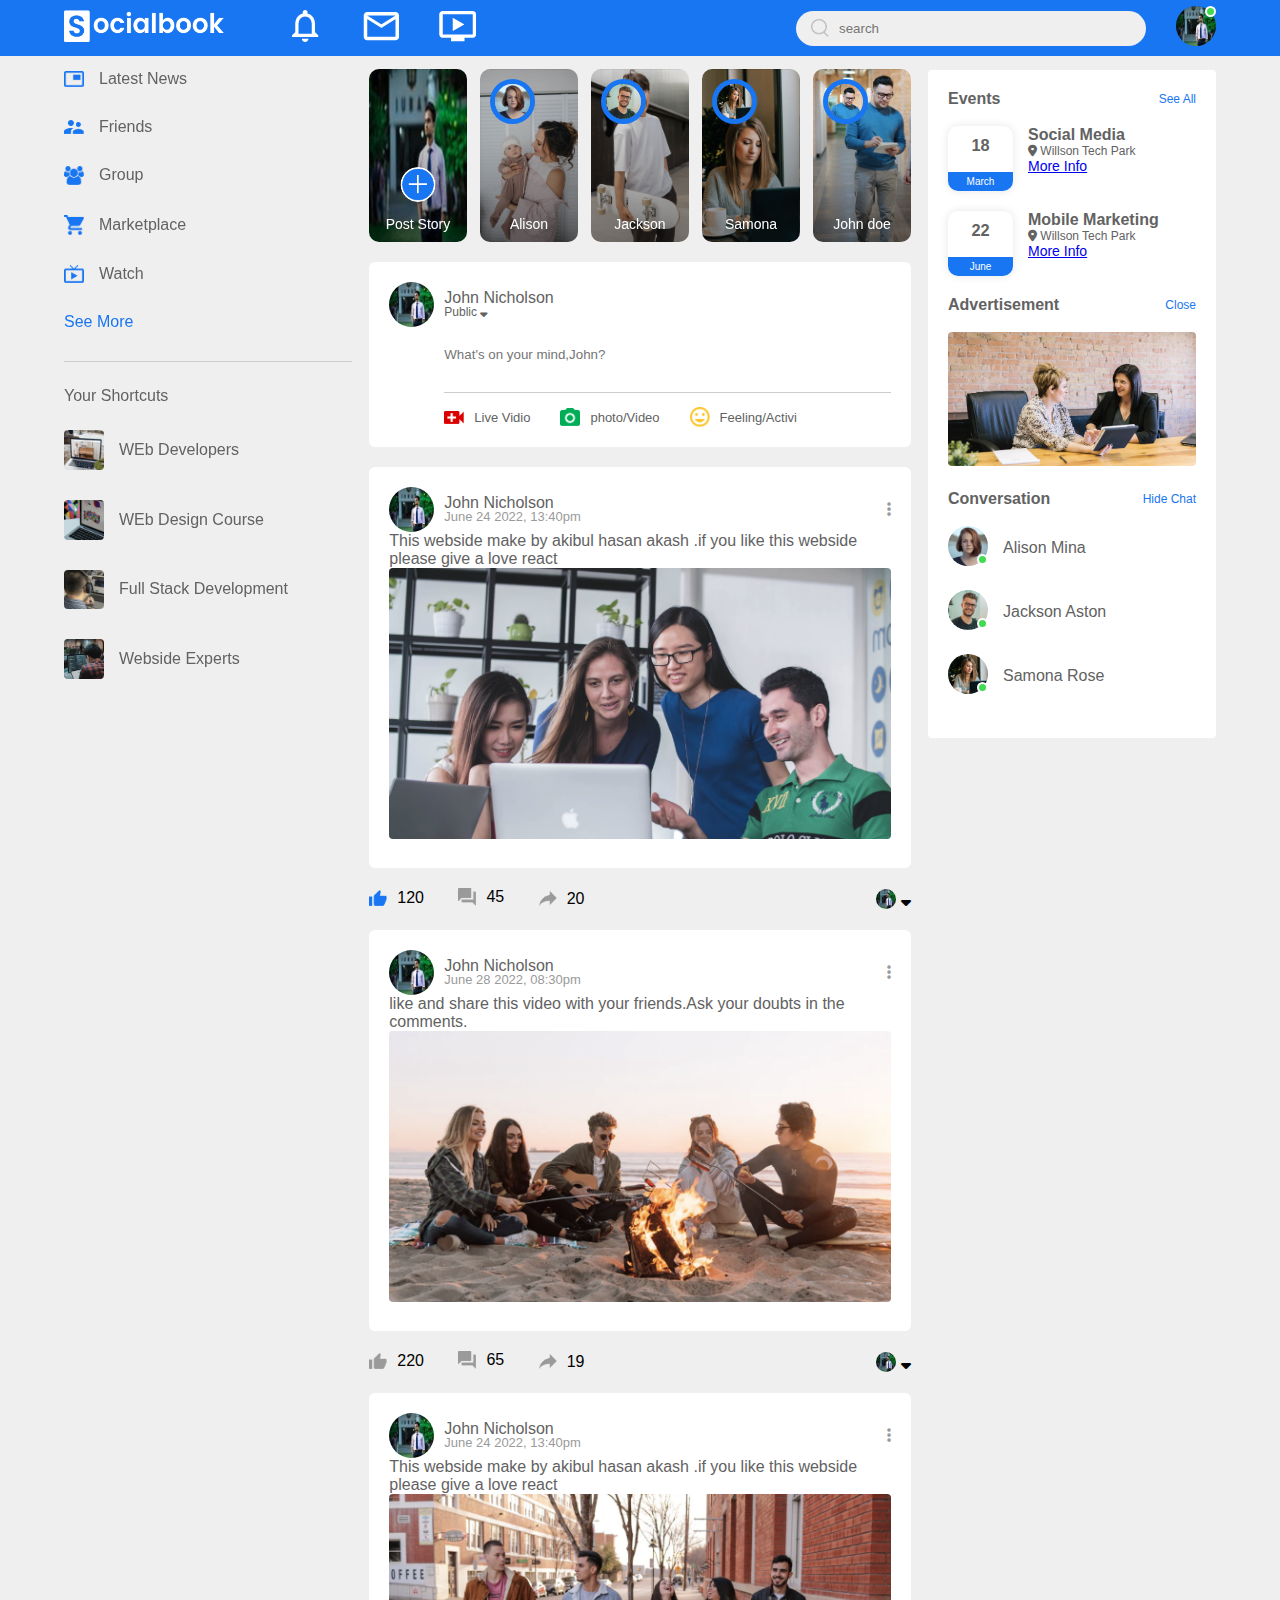
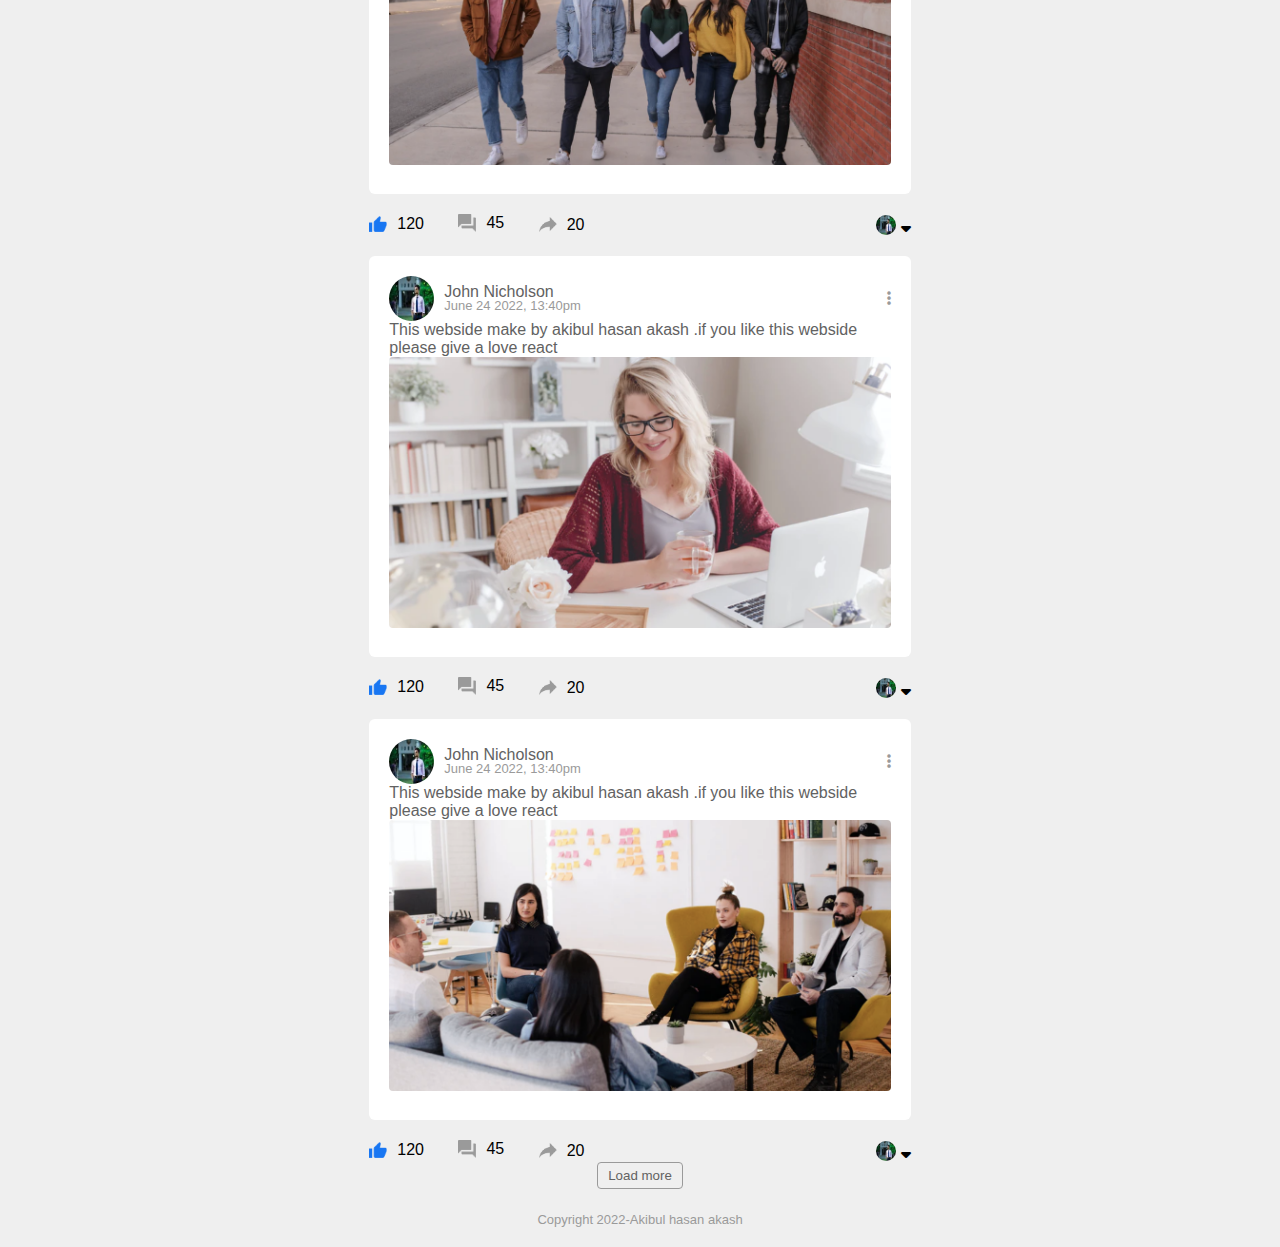
==== index.html @ c3bd04ff "1.0" ====
<!DOCTYPE html> 
<html lang="en">
<head>
	<meta charset="utf-8">
	<meta http-equiv="X-UA-Compatible" content="IE=edge">
	<meta name="viewport" content="width=device-width,initial=1.0">
	<title>SocialBook by akib</title>
	<link rel="stylesheet" type="text/css" href="css/style.css">
	<!-- <script src="https://kit.fontawesome.com/c4254e24a8.js"crossorigin="anonymous"></script> -->
	<link rel="stylesheet" type="text/css" href="https://cdnjs.cloudflare.com/ajax/libs/font-awesome/6.2.0/css/all.min.css">
</head>
<body>
	<nav>
		<div class="nav-left ">
			<a href="index.html">
			<img src="images/logo.png" class="logo">
				</a>
			<ul>
				<li><img src="images/notification.png"></li>
				<li><img src="images/inbox.png"></li>
				<li><img src="images/video.png"></li>
			</ul>
		</div>
		<div class="nav-right">
		        <div class="search-box">
		        	<img src="images/search.png">
		        	<input type="text" placeholder="search">
		        </div>
		        <div class="nav-user-icon online" onclick="settingsMenuToggle()">
		        	<img src="images/profile-pic.png">
		        </div>

		    </div>


         <!------- settings-menu ------------->
            <div class="settings-menu">

            	<div id="dark-btn">
            		<span></span>
            	</div>


            	<div class="settings-meni-inner">
            		 
            		 <div class="user-profile">
                		<img src="images/profile-pic.png">
                		<div>
                			<p>John Nicholson</p>
                			<a href="profile.html">See your profile</a>
                		</div>
                	</div>
                	<hr>

                	<div class="user-profile">
                		<img src="images/feedback.png">
                		<div>
                			<p>Give Feedback</p>
                			<a href="#">Help us to improve the new design</a>
                		</div>
                	</div>
                	<hr>


                	<div class="settings-link">
                		<img src="images/setting.png" class="settings-icon">
                		<a href="#">Settings & Privacy<img src="images/arrow.png" width="10px"></a>
                	</div>
                	<div class="settings-link">
                		<img src="images/help.png" class="settings-icon">
                		<a href="#">Help & Support<img src="images/arrow.png" width="10px"></a>
                	</div>
                	<div class="settings-link">
                		<img src="images/display.png" class="settings-icon">
                		<a href="#">Display & Accessibility<img src="images/arrow.png" width="10px"></a>
                	</div>
                	<div class="settings-link">
                		<img src="images/logout.png" class="settings-icon">
                		<a href="#">Logout<img src="images/arrow.png" width="10px"></a>
                	</div>
            	</div>
            	 
            	 
            </div>


	</nav>

	 <div class="container">
	 	<!----------left-sidebar---------->
	 	<div class="left-sidebar"> 
	 		<div class="imp-link">
	 			<a href="#"><img src="images/news.png">Latest News</a>
	 			<a href="#"><img src="images/friends.png">Friends</a>
	 			<a href="#"><img src="images/group.png">Group</a>
	 			<a href="#"><img src="images/marketplace.png">Marketplace</a>
	 			<a href="#"><img src="images/watch.png">Watch</a>
	 			<a href="#">See More</a>
	 		</div>

	 		<div class="shortcut-links">
	 			<p>Your Shortcuts</p>
	 			<a href="#"><img src="images/shortcut-1.png"> WEb Developers</a>
	 			<a href="#"><img src="images/shortcut-2.png"> WEb Design Course</a>
	 			<a href="#"><img src="images/shortcut-3.png"> Full Stack Development</a>
	 			<a href="#"><img src="images/shortcut-4.png"> Webside Experts</a>
	 		</div>
	 	</div>
		 	      <!--------- main-content ---------->
		 	     <div class="main-content">
	 	     	

	 	     	<div class="story-gallery">
	 	     		<div class="story story1">
	 	     			<img src="images/upload.png">
	 	     			<p>Post Story</p>
	 	     		</div>
	 	     		<div class="story story2">
	 	     			<img src="images/member-1.png">
	 	     			<p>Alison</p>
	 	     		</div>
	 	     		<div class="story story3">
	 	     			<img src="images/member-2.png">
	 	     			<p>Jackson</p>
	 	     		</div>
	 	     		<div class="story story4">
	 	     			<img src="images/member-3.png">
	 	     			<p>Samona</p>
	 	     		</div>
	 	     		<div class="story story5">
	 	     			<img src="images/member-4.png">
	 	     			<p>John doe</p>
	 	     		</div>
	 	     	</div>

                <div class="write-post-container">
                	<div class="user-profile">
                		<img src="images/profile-pic.png">
                		<div>
                			<p>John Nicholson</p>
                			<small>Public <i class="fa-solid fa-sort-down"></i> </small>
                		</div>
                	</div>
                	<div class="post-input-container">
                		<textarea rows="3" placeholder="What's on your mind,John? "></textarea>
                		<div class="add-post-links">
                			<a href="#"><img src="images/live-video.png">Live Vidio</a>
                			<a href="#"><img src="images/photo.png">photo/Video</a>
                			<a href="#"><img src="images/feeling.png">Feeling/Activi</a>
                			
                		</div>
                		
                	</div>
                </div>


                <div class="post-container">
                	<div class="post-row">
                		<div class="user-profile">
                		<img src="images/profile-pic.png">
                		<div>
                			<p>John Nicholson</p>
                			<span>June 24 2022, 13:40pm</span>
                		</div>
                	</div>
                	<a href="#"><i class="fa-solid fa-ellipsis-v"></i></a>
                	</div>
                	
                	<p>This webside make by akibul hasan akash .if you like this webside please give a love react</p>
                	<img src="images/feed-image-1.png" class="post-img">
                </div>


                <div class="post-row">
                	<div class="activity-icons">
                          <div><img src="images/like-blue.png">120</div>
                          <div><img src="images/comments.png">45</div>
                          <div><img src="images/share.png">20</div>
                	</div>
                	<div class="post-profile-icon">
                		<img src="images/profile-pic.png"> <i class="fa-solid fa-sort-down"></i>
                	</div>
                	
                </div>


                <div class="post-container">
                	<div class="post-row">
                		<div class="user-profile">
                		<img src="images/profile-pic.png">
                		<div>
                			<p>John Nicholson</p>
                			<span>June 28 2022, 08:30pm</span>
                		</div>
                	</div>
                	<a href="#"><i class="fa-solid fa-ellipsis-v"></i></a>
                	</div>
                	
                	<p>like and share this video with your friends.Ask your doubts in the comments.</p>
                	<img src="images/feed-image-2.png" class="post-img">
                </div>


                <div class="post-row">
                	<div class="activity-icons">
                          <div><img src="images/like.png">220</div>
                          <div><img src="images/comments.png">65</div>
                          <div><img src="images/share.png">19</div>
                	</div>
                	<div class="post-profile-icon">
                		<img src="images/profile-pic.png"> <i class="fa-solid fa-sort-down"></i>
                	</div>
                	
                </div>



                <div class="post-container">
                	<div class="post-row">
                		<div class="user-profile">
                		<img src="images/profile-pic.png">
                		<div>
                			<p>John Nicholson</p>
                			<span>June 24 2022, 13:40pm</span>
                		</div>
                	</div>
                	<a href="#"><i class="fa-solid fa-ellipsis-v"></i></a>
                	</div>
                	
                	<p>This webside make by akibul hasan akash .if you like this webside please give a love react</p>
                	<img src="images/feed-image-3.png" class="post-img">
                </div>


                <div class="post-row">
                	<div class="activity-icons">
                          <div><img src="images/like-blue.png">120</div>
                          <div><img src="images/comments.png">45</div>
                          <div><img src="images/share.png">20</div>
                	</div>
                	<div class="post-profile-icon">
                		<img src="images/profile-pic.png"> <i class="fa-solid fa-sort-down"></i>
                	</div>
                	
                </div>


                <div class="post-container">
                	<div class="post-row">
                		<div class="user-profile">
                		<img src="images/profile-pic.png">
                		<div>
                			<p>John Nicholson</p>
                			<span>June 24 2022, 13:40pm</span>
                		</div>
                	</div>
                	<a href="#"><i class="fa-solid fa-ellipsis-v"></i></a>
                	</div>
                	
                	<p>This webside make by akibul hasan akash .if you like this webside please give a love react</p>
                	<img src="images/feed-image-4.png" class="post-img">
                </div>


                <div class="post-row">
                	<div class="activity-icons">
                          <div><img src="images/like-blue.png">120</div>
                          <div><img src="images/comments.png">45</div>
                          <div><img src="images/share.png">20</div>
                	</div>
                	<div class="post-profile-icon">
                		<img src="images/profile-pic.png"> <i class="fa-solid fa-sort-down"></i>
                	</div>
                	
                </div>



                <div class="post-container">
                	<div class="post-row">
                		<div class="user-profile">
                		<img src="images/profile-pic.png">
                		<div>
                			<p>John Nicholson</p>
                			<span>June 24 2022, 13:40pm</span>
                		</div>
                	</div>
                	<a href="#"><i class="fa-solid fa-ellipsis-v"></i></a>
                	</div>
                	
                	<p>This webside make by akibul hasan akash .if you like this webside please give a love react</p>
                	<img src="images/feed-image-5.png" class="post-img">
                </div>


                <div class="post-row">
                	<div class="activity-icons">
                          <div><img src="images/like-blue.png">120</div>
                          <div><img src="images/comments.png">45</div>
                          <div><img src="images/share.png">20</div>
                	</div>
                	<div class="post-profile-icon">
                		<img src="images/profile-pic.png"> <i class="fa-solid fa-sort-down"></i>
                	</div>
                	
                </div>
                 


                 <button type="button" class="load-more-button">Load more</button>
                
	 	     </div>



	 	
	 	<!----------right-sidebar---------->
             <div class="right-sidebar">

        	 <div class="sidebar-title">
        		<h4>Events</h4>
        		<a href="#">See All</a>
        	</div>

        	<div class="event">
        		<div class="left-event">
        		     <h3>18</h3>
        		     <span>March</span>	
        		</div>
        		<div class="right-event">
        			<h4>Social Media</h4>
        			<p><i class="fa-solid fa-location-dot"></i> Willson Tech Park</p>
        			<a href="#">More Info</a>
        		</div>
        	</div>
        	<div class="event">
        		<div class="left-event">
        		     <h3>22</h3>
        		     <span>June</span>	
        		</div>
        		<div class="right-event">
        			<h4>Mobile Marketing</h4>
        			<p><i class="fa-solid fa-location-dot"></i> Willson Tech Park</p>
        			<a href="#">More Info</a>
        		</div>
        	</div>
        	<div class="sidebar-title">
        		<h4>Advertisement</h4>
        		<a href="#">Close</a>
        	</div>
        	<img src="images/advertisement.png" class="sidebar-ads">

            <div class="sidebar-title">
        		<h4>Conversation</h4>
        		<a href="#">Hide Chat</a>
        	</div>
            

            <div class="online-list">
            	<div class="online">
            	    <img src="images/member-1.png">
            </div> 
            <p>Alison Mina</p>
            </div>
            <div class="online-list">
            	<div class="online">
            	    <img src="images/member-2.png">
            </div> 
            <p>Jackson Aston</p>
            </div>
            <div class="online-list">
            	<div class="online">
            	    <img src="images/member-3.png">
            </div> 
            <p>Samona Rose</p>
            </div>   





        </div>
    </div>


     <div class="footer">
     	<p>Copyright 2022-Akibul hasan akash</p>
     	
     </div>  

     <script src="script.js"></script>
</body>
</html>
---- css/style.css ----
*{
	margin: 0;
	padding: 0;
	font-family: 'poppins',sans-serif;
	box-sizing: border-box;	
}



:root{
	--body-color:#efefef;
	--nav-color:#1876f2 ;
	--bg-color: #fff;
}

.dark-theme{
	--body-color:#0a0a0a;
	--nav-color:#000;
	--bg-color: #000;

}
body{
	background: var(--body-color);
	transition: background 0.3s;
}
nav{
	display: flex;
	align-items: center;
	justify-content: space-between;
	background: var(--nav-color);
	padding: 5px 5%;
	position: sticky;
	top: 0;
	z-index: 100;
}
.logo{
	width: 160px;
	margin-right: 45px;
}
.nav-left,.nav-right{
	display: flex;
	align-items: center;
}
.nav-left ul li{
	list-style: none;
	display: inline-block;
}
.nav-left ul li img{
	width 28px;
	margin: 0 15px;
}
.nav-user-icon img{
	width: 40px;
	border-radius: 50%;
	cursor: pointer;
}
.nav-user-icon{
	margin-left: 30px;
}
.search-box{
	background: #efefef;
	width: 350px;
	border-radius: 20px;
	display: flex;
	align-items: center;
	padding: 0 15px;
}
.search-box img{
	width: 18px;
}
.search-box input{
	width: 100%;
	background: transparent;
	padding: 10px;
	outline: none;
	border: 0;
}
.online{
	position: relative;
}
.online::after{
	content:'';
	width: 7px;
	height: 7px;
	border: 2px solid #fff;
	border-radius: 50%;
	background: #41db51;
	position: absolute;
	top: 0;
	right: 0;
}
.container{
	display: flex;
	justify-content: space-between;
	padding: 13px 5%;
}
.left-sidebar{
	flex-basis:25%;
	position: sticky;
	top: 70px;
	align-self: flex-start;

}
.right-sidebar{
	flex-basis:25%;
	position: sticky;
	top: 70px;
	align-self: flex-start;
	background: var(--bg-color);
	padding: 20px ;
	border-radius: 4px;
	color: #626262;

}
.main-content{
    flex-basis: 47%;

}
.imp-link a,.shortcut-links a{
	text-decoration: none;
	display: flex;
	align-items: center;
	margin-bottom:30px ;
	color: #626262;
	width: fit-content;
}
.imp-link a img{
	width: 20px;
	margin-right:15px ;

}
.imp-link a:last-child{
	color: #1876f2;

}
.imp-link{
	border-bottom: 1px solid #ccc;
}
.shortcut-links a img{
	width: 40px;
	border-radius: 4px;
	margin-right: 15px; 
}
.shortcut-links p{
	margin: 25px 0;
	color: #626262;
	font-weight:500;
}
.sidebar-title{
	display: flex;
	align-items: center;
	justify-content: space-between;
	margin-bottom: 18px;
}
.right-sidebar h4{
	font-weight: 600;
	font-size: 16px;
}
.sidebar-title a{
	text-decoration: none;
	color: #1876f2;
	font-size: 12px;
}
.event{
	display: flex;
	font-size: 14px;
	margin-bottom: 20px;

}
.left-event{
	border-radius: 10px;
	height: 65px;
	width: 65px;
	margin-right: 15px;
	padding-top:10px;
	text-align:center;
	position: relative;
	overflow: hidden;
	box-shadow: 0 0 10px rgba(0, 0, 0, 0.1);
}
.event p{
	font-size: 12px;
}
.left-event a{
	font-size: 12px;
	text-decoration: none;
	color: #1876f2;
}
.left-event span{
	position: absolute;
    bottom: 0;
    left: 0;
    width: 100%;
    background:#1876f2;
    color: #fff;
    font-size:10px;
    padding: 4px 0;
}
.sidebar-ads{
	width: 100%;
	margin-bottom: 20px;
	border-radius: 4px;
}
.online-list{
	display: flex;
	align-items: center;
	margin-bottom: 20px;	
}
.online-list .online img{
	width: 40px;
	border-radius: 50%;

}
.online-list .online{
	width: 40px;
	border-radius: 50%;
	margin-right: 15px;

}
.online-list .online::after{
	top: unset;
	bottom: 5px;
}
.story-gallery{
	display:flex ;
	justify-content: space-between;
	margin-bottom: 20px;
}
.story {
    flex-basis: 18%;
    padding-top: 32%;
    position: relative;
    background-image:linear-gradient(transparent,rgba(0, 0, 0, 0.5)), url(../images/status-1.png);
    background-position: center;
    background-size: cover;	
    border-radius: 10px;
}
.story img{
	position: absolute;
	width: 45px;
	border-radius: 50%;
	top: 10px;
	left: 10px;
	border: 5px solid #1876f2;
}
.story p{
	position: absolute;
	bottom: 10px;
	width: 100%;
	text-align: center;
	color: #fff;
	font-size: 14px;

}
.story1{
	background-image:linear-gradient(transparent,rgba(0, 0, 0, 0.5)), url(../images/status-1.png);
}
.story2{
	background-image:linear-gradient(transparent,rgba(0, 0, 0, 0.5)), url(../images/status-2.png);
}
.story3{
	background-image:linear-gradient(transparent,rgba(0, 0, 0, 0.5)), url(../images/status-3.png);
}
.story4{
	background-image:linear-gradient(transparent,rgba(0, 0, 0, 0.5)), url(../images/status-4.png);
}
.story5{
	background-image:linear-gradient(transparent,rgba(0, 0, 0, 0.5)), url(../images/status-5.png);
}
.story.story1 img{
	top: unset;
	left: 50%;
	bottom: 40px;
	transform: translate(-50%);
	border: 0;
	width: 35px;

}
.write-post-container{
	width: 100%;
	background: var(--bg-color);
	border-radius: 6px;
	padding: 20px;
	color: #626262;
}
.user-profile{
	display: flex;
	align-items: center;
}
.user-profile img{
	width: 45px;
	border-radius: 50%;
	margin-right: 10px;
}
.user-profile p{
	margin-bottom: -5px;
	font-weight: 500;
	color:#626262;
}
.user-profile small{
	font-size: 12px;

}
.post-input-container{
	padding-left: 55px;
	padding-top: 20px;
}
.post-input-container textarea{
	width: 100%;
	border: 0;
	outline: 0;
	border-bottom:1px solid #ccc;
	background: transparent;
	resize: none;
}
.add-post-links{
	display: flex;
	margin-top: 10px;

}
.add-post-links a{
	text-decoration: none;
	display: flex;
	align-items:center;
	color: #626262;
	margin-right: 30px;
	font-size: 13px;
}
.add-post-links a img{
	width: 20px;
	margin-right: 10px;

}
.post-container{
	width: 100%;
	background:var(--bg-color);
	border-radius: 6px;
	padding: 20px;
	color: #626262;
	margin: 20px 0;

}
.user-profile span{
	font-size: 13px;
	color: #9a9a9a;

}
.post-img{
	width: 100%;
	border-radius: 4px;
	margin-bottom: 5px;
}
.post-row{
	display: flex;
	align-items: center;
	justify-content: space-between;
}
.activity-icons div img{

    width:18px ;
    margin-right: 10px;


}
.activity-icons div{
	display: inline-flex;
	align-items: center;
	margin-right: 30px;

}
.post-profile-icon{
	display: flex;
	align-items: center;
}

.post-profile-icon img{
	width: 20px;
	border-radius: 50%;
	margin-right: 5px;
}
.post-row a{
	color: #9a9a9a;

}
.load-more-button{
	display: block;
	margin: auto;
	cursor: pointer;
	padding: 5px 10px;
	border: 1px solid #9a9a9a;
	color: #626262;
	background: transparent;
	border-radius: 4px;
}
.footer{
	text-align: center;
	color: #9a9a9a;
	padding: 10px 0 20px;
	font-size: 13px;


}
.settings-menu{
   position: absolute;
   width: 90%;
   max-width: 350px;
   background: var(--bg-color);
   box-shadow: 0 0 10px rgba(0, 0, 0, 0.4);
   border-radius:4px;
   overflow: hidden;
   top: 108%;
   right: 5%;
   max-height: 0;
   transition: max-hight 0.3s;


}
.settings-menu-hight{

	max-height: 450px;
} 


.user-profile a{
	font-size: 12px;
	color: #1876f2;
	text-decoration: none;
}
.settings-meni-inner{
	padding: 20px;

}
.settings-menu hr{
	border: 0;
	height: 1px;
	background: #9a9a9a;
	margin: 15px 0;
}
.settings-link{
	display: flex;
	align-items: center;
	margin: 15px 0;

}
.settings-link .settings-icon{
	width: 38px;
	margin-right: 10px;
	border-radius: 50%;
}
.settings-link a{
	display: flex;
	flex: 1;
	align-items: center;
	justify-content: space-between;
	text-decoration: none;
	color: #626262;
}
#dark-btn{
	position: absolute;
	top: 20px;
	right: 20px;
	background: #ccc;
	width: 45px;
	border-radius: 15px;
	padding: 2px 3px;
	cursor: pointer;
	display: flex;
	transition: padding-left 0.5s,background 0.5s;
}
#dark-btn span{
	width: 18px;
	height: 18px;
	background: #fff;
	border-radius: 50%;
	display: inline-block;

}
#dark-btn.dark-btn-on{
	padding-left: 23px;
	background: #0a0a0a;
}


  /*--------profilepage----------*/


.profile-container{
	padding:20px 15% ;
	color: #626262;

}
.cover-img{
	width: 100%;
	border-radius: 6px;
	margin-bottom: 14px;
}
.profile-ditails{
	background: var(--bg-color);
	padding: 20px;
	border-radius: 4px;
	display: flex;
	align-items: flex-start;
	justify-content: space-between;
}
.pd-row{
	display: flex;
	align-items: flex-start;
}
.pd-images{
	width: 100px;
	margin-right: 20px;
	border-radius:6px ;
}
.pd-row div h3{
	font-size: 25px;
	font-weight: 600;

}
.pd-row div p{
	font-size: 13px;

}
.pd-row div img{
	width: 25px;
	border-radius: 50%;
	margin-top: 12px;
}
.pd-right button{
	background: #1876f2;
	border: 0;
	outline: 0;
	padding: 6px 10px;
	display: inline-flex;
	align-items:center ;
	color:#fff ;
	border-radius: 3px;
	margin-left: 10px;
	cursor: pointer;
}
.pd-right button img{
	height: 15px;
	margin-right: 10px;

}
.pd-right button:first-child{
	background: #e4e6eb;
	color:#000;
}
.pd-right{
	text-align: right;
}
.pd-right a{
	background:#e4e6eb;
	border-radius: 3px;
	padding: 12px;
	display: inline-flex;
	margin-top: 30px;
}
.pd-right a img{
	width: 20px;
}
.profile-info{
	display: flex;
	align-self: flex-start;
	justify-content: space-between;
	margin-top: 20px;
}
.info-cal{
    flex-basis: 33%;
}
.post-cal{
	flex-basis: 65%;
}
.profile-intro{
	background: var(--bg-color);
	padding: 20px;
	margin-bottom: 20px;
	border-radius: 4px;
}
.profile-intro h3{
	font-weight: 600;
}
.intro-text{
	text-align: center;
	margin: 10px 0;
	font-size: 15px;
}
.intro-text img{
 	width: 15px;
 	margin-bottom: -3px;
}
.profile-intro hr{
	border: 0;
	height: 1px;
	background: #ccc;
	margin:24px 0;

}
.profile-intro ul li{
	list-style: none;
	font-size: 15px;
	margin: 15px 0;
	display: flex;
	align-items: center;
}
.profile-intro ul li img{
	width: 26px;
	margin-right:10px;
}
.titel-box{
	display: flex;
	align-items: center;
	justify-content: space-between;
}
.titel-box a{
	text-decoration: none;
	color: #1876f2;
	font-size: 14px;
}
.photo-box{
	display: grid;
	grid-template-columns: repeat(3,auto);
	grid-gap:10px;
	margin-top: 15px;


}
.photo-box div img{
	width: 100%;
	cursor: pointer;
}
.profile-intro p{
	font-size: 14px;

}
.friends-box{
	display: grid;
	grid-template-columns: repeat(3,auto);
	grid-gap:10px;
	margin-top: 15px;
}
.friends-box div img{
	width: 100%;
	cursor: pointer;
	padding-bottom:20px;
}
.friends-box div{
	position: relative;
}
.friends-box p{
	position: absolute;
	bottom: 0;
	left: 0;
}



/*----------media query for home page------------*/

@media(max-width: 900px){
	.right-sidebar{
		display: none;
	}
	.left-sidebar{
		display: none;
	}
	nav{
		flex-wrap: wrap;
	}
	.search-box{
		display: none;
	}
	.logo{
		width: 110px;
		margin-right: 20px;
	}
	.nav-left ul li img {
		width: 20px;
		margin: 0 8px;
	}
	.nav-user-icon img{
		width: 30px;
	}
	.nav-user-icon{
		margin-left: 0;
	}
	.add-post-links{
		flex-wrap: wrap;
	}
	.main-content{
		flex-basis: 100%;
	}
	.story img{
		width: 30px;
		border-width: 3px;
	}
	.story p{
		font-size:10px;
	}
	.story.story1 img{
		width: 25px;
		bottom:30px ;
	}
	.add-post-links a{
		margin-right: 12px;
		font-size: 9px;
	}
	.add-post-links a img{
		width:16px;
		margin-right: 5px;
	}
	.post-input-container{
		padding-left: 0;
	}
	


}


/*---------media query for profile page-----------*/


@media(max-width: 900px){
	.profile-container{
		padding: 20px 5%;
	}
	.profile-ditails{
		flex-wrap: wrap;
	}
	.pd-right {
		text-align: left;
		margin-top: 15px;
	}
	.pd-right button {
		margin-left: 0;
		margin-right: 10px;

	}
	.pd-row div h3{
		font-size: 16px;
	}
	.profile-info{
		flex-wrap: wrap;
	}
	.info-cal,.post-cal{
		flex-basis: 100%;
	}
}
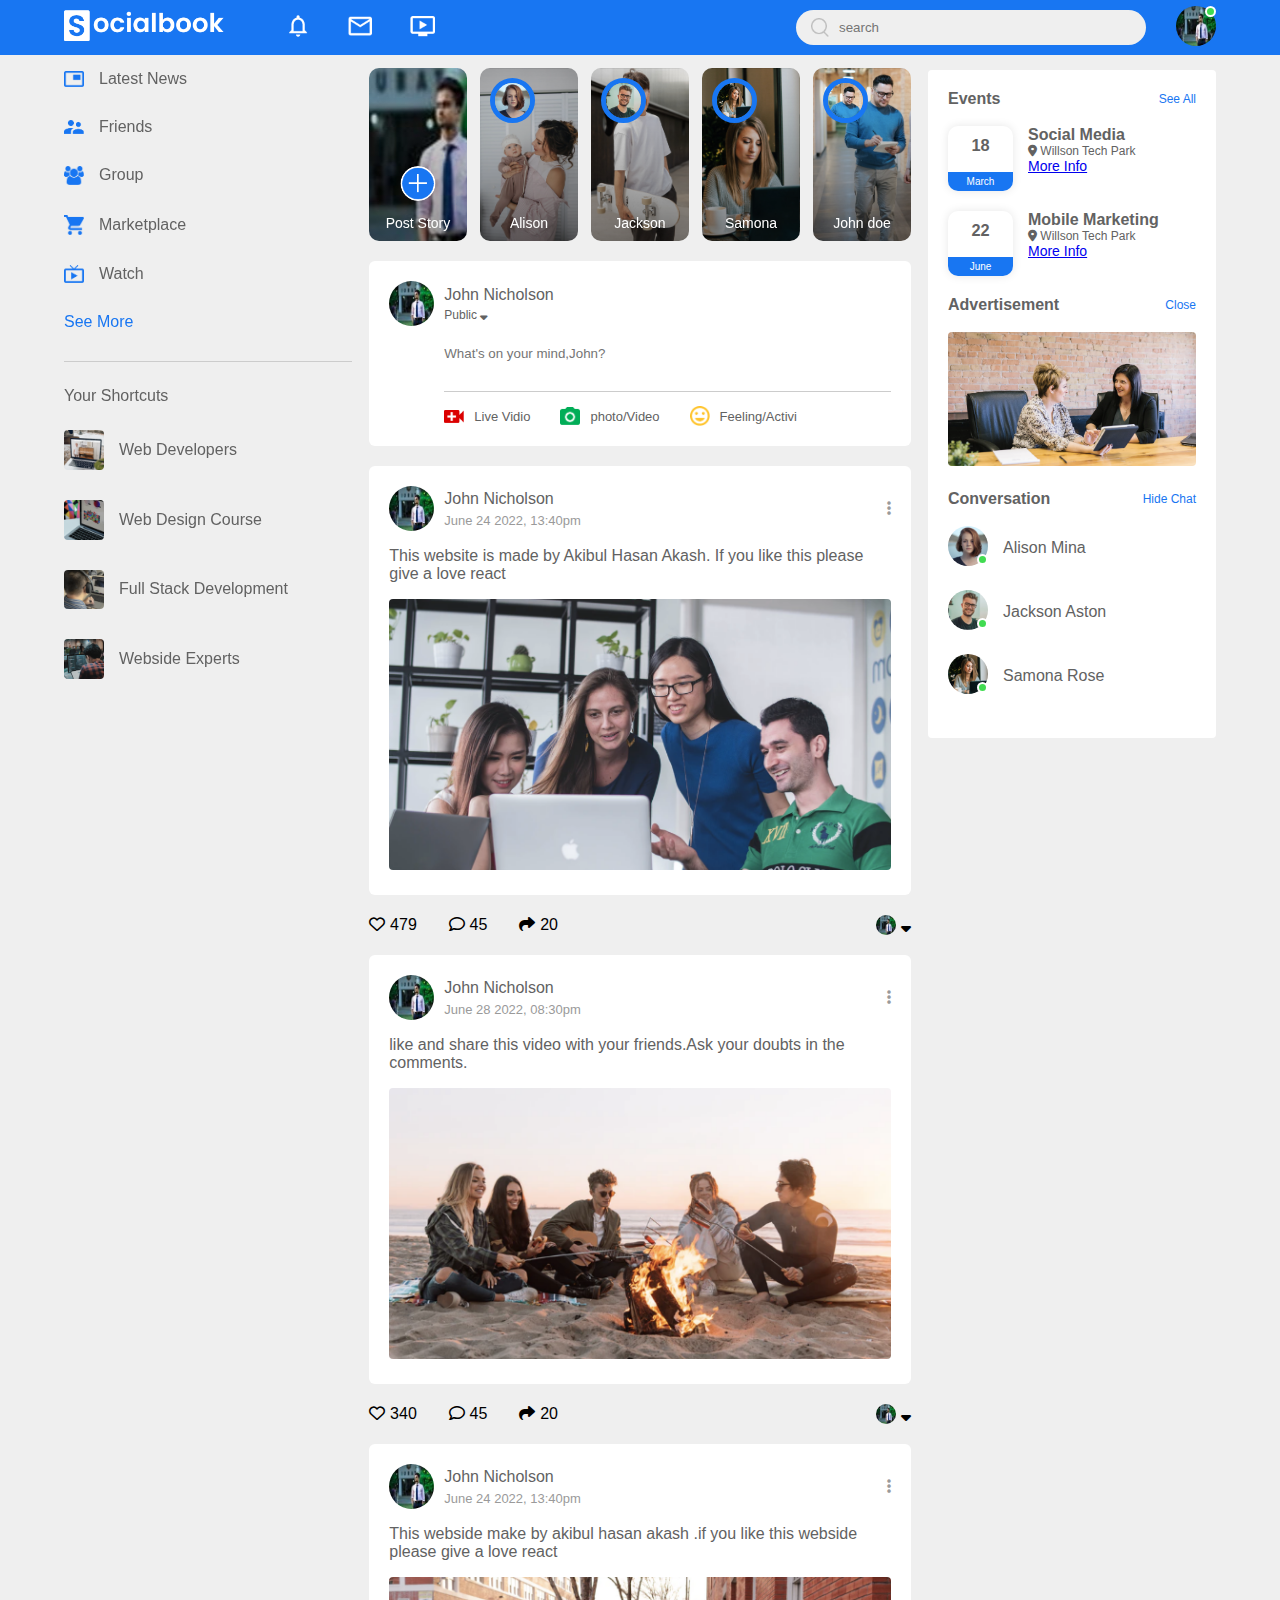
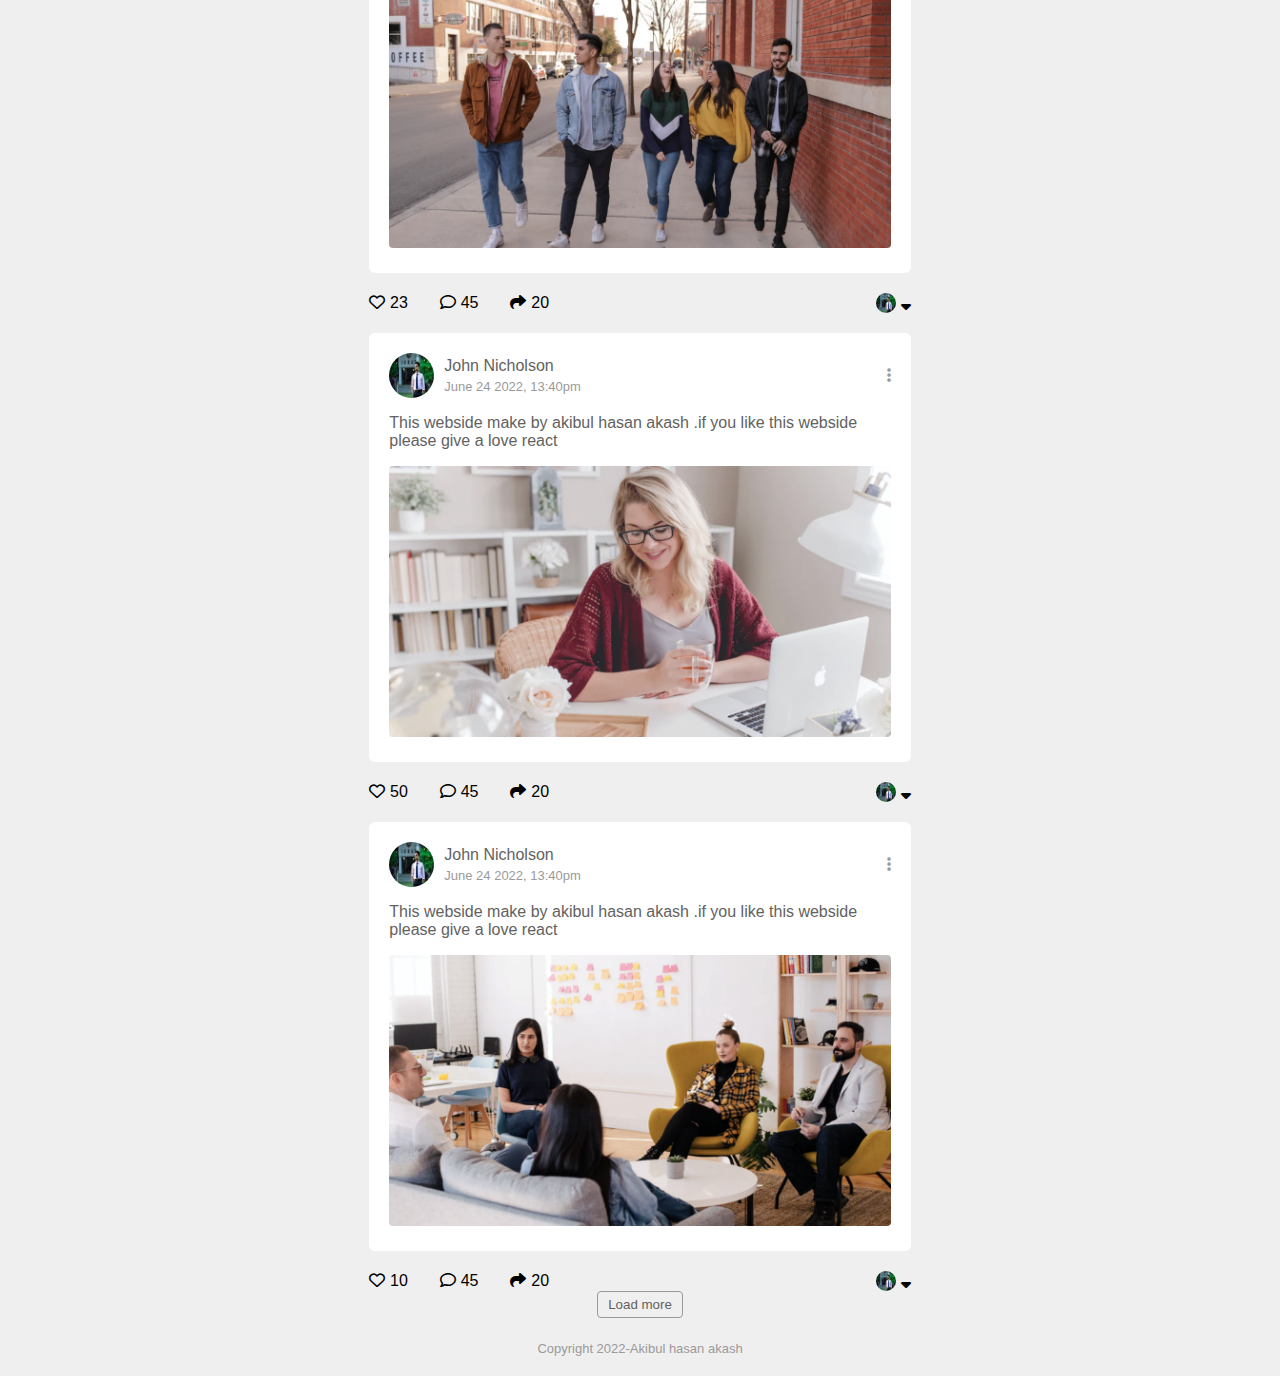
==== commit 84d35bfe: "v1.1 (Like functionality)" ====
--- a/index.html
+++ b/index.html
@@ -100,8 +100,8 @@
 
 	 		<div class="shortcut-links">
 	 			<p>Your Shortcuts</p>
-	 			<a href="#"><img src="images/shortcut-1.png"> WEb Developers</a>
-	 			<a href="#"><img src="images/shortcut-2.png"> WEb Design Course</a>
+	 			<a href="#"><img src="images/shortcut-1.png"> Web Developers</a>
+	 			<a href="#"><img src="images/shortcut-2.png"> Web Design Course</a>
 	 			<a href="#"><img src="images/shortcut-3.png"> Full Stack Development</a>
 	 			<a href="#"><img src="images/shortcut-4.png"> Webside Experts</a>
 	 		</div>
@@ -166,17 +166,17 @@
                 	<a href="#"><i class="fa-solid fa-ellipsis-v"></i></a>
                 	</div>
                 	
-                	<p>This webside make by akibul hasan akash .if you like this webside please give a love react</p>
+                	<p>This website is made by Akibul Hasan Akash. If you like this please give a love react</p>
                 	<img src="images/feed-image-1.png" class="post-img">
                 </div>
 
 
                 <div class="post-row">
-                	<div class="activity-icons">
-                          <div><img src="images/like-blue.png">120</div>
-                          <div><img src="images/comments.png">45</div>
-                          <div><img src="images/share.png">20</div>
-                	</div>
+					<div class="activity-icons">
+						<div><i class="fa-regular fa-heart like-btn"></i> <span> 479 </span></div>
+						<div><i class="fa-regular fa-comment comment-btn"></i> <span>  45 </span></div>
+						<div><i class="fa-solid fa-share share-btn"></i> <span> 20 </span></div>
+				  </div>
                 	<div class="post-profile-icon">
                 		<img src="images/profile-pic.png"> <i class="fa-solid fa-sort-down"></i>
                 	</div>
@@ -202,11 +202,11 @@
 
 
                 <div class="post-row">
-                	<div class="activity-icons">
-                          <div><img src="images/like.png">220</div>
-                          <div><img src="images/comments.png">65</div>
-                          <div><img src="images/share.png">19</div>
-                	</div>
+					<div class="activity-icons">
+						<div><i class="fa-regular fa-heart like-btn"></i> <span> 340 </span></div>
+						<div><i class="fa-regular fa-comment comment-btn"></i> <span>  45 </span></div>
+						<div><i class="fa-solid fa-share share-btn"></i> <span> 20 </span></div>
+				  </div>
                 	<div class="post-profile-icon">
                 		<img src="images/profile-pic.png"> <i class="fa-solid fa-sort-down"></i>
                 	</div>
@@ -233,11 +233,11 @@
 
 
                 <div class="post-row">
-                	<div class="activity-icons">
-                          <div><img src="images/like-blue.png">120</div>
-                          <div><img src="images/comments.png">45</div>
-                          <div><img src="images/share.png">20</div>
-                	</div>
+					<div class="activity-icons">
+						<div><i class="fa-regular fa-heart like-btn"></i> <span> 23 </span></div>
+						<div><i class="fa-regular fa-comment comment-btn"></i> <span>  45 </span></div>
+						<div><i class="fa-solid fa-share share-btn"></i> <span> 20 </span></div>
+				  </div>
                 	<div class="post-profile-icon">
                 		<img src="images/profile-pic.png"> <i class="fa-solid fa-sort-down"></i>
                 	</div>
@@ -263,11 +263,11 @@
 
 
                 <div class="post-row">
-                	<div class="activity-icons">
-                          <div><img src="images/like-blue.png">120</div>
-                          <div><img src="images/comments.png">45</div>
-                          <div><img src="images/share.png">20</div>
-                	</div>
+					<div class="activity-icons">
+						<div><i class="fa-regular fa-heart like-btn"></i> <span> 50 </span></div>
+						<div><i class="fa-regular fa-comment comment-btn"></i> <span>  45 </span></div>
+						<div><i class="fa-solid fa-share share-btn"></i> <span> 20 </span></div>
+				  </div>
                 	<div class="post-profile-icon">
                 		<img src="images/profile-pic.png"> <i class="fa-solid fa-sort-down"></i>
                 	</div>
@@ -294,11 +294,11 @@
 
 
                 <div class="post-row">
-                	<div class="activity-icons">
-                          <div><img src="images/like-blue.png">120</div>
-                          <div><img src="images/comments.png">45</div>
-                          <div><img src="images/share.png">20</div>
-                	</div>
+					<div class="activity-icons">
+						<div><i class="fa-regular fa-heart like-btn"></i> <span> 10 </span></div>
+						<div><i class="fa-regular fa-comment comment-btn"></i> <span>  45 </span></div>
+						<div><i class="fa-solid fa-share share-btn"></i> <span> 20 </span></div>
+				  </div>
                 	<div class="post-profile-icon">
                 		<img src="images/profile-pic.png"> <i class="fa-solid fa-sort-down"></i>
                 	</div>
--- a/css/style.css
+++ b/css/style.css
@@ -46,7 +46,7 @@
 	display: inline-block;
 }
 .nav-left ul li img{
-	width 28px;
+	width: 28px;
 	margin: 0 15px;
 }
 .nav-user-icon img{
@@ -230,7 +230,6 @@
     flex-basis: 18%;
     padding-top: 32%;
     position: relative;
-    background-image:linear-gradient(transparent,rgba(0, 0, 0, 0.5)), url(../images/status-1.png);
     background-position: center;
     background-size: cover;	
     border-radius: 10px;
@@ -254,6 +253,7 @@
 }
 .story1{
 	background-image:linear-gradient(transparent,rgba(0, 0, 0, 0.5)), url(../images/status-1.png);
+	background-size: 250px 250px;
 }
 .story2{
 	background-image:linear-gradient(transparent,rgba(0, 0, 0, 0.5)), url(../images/status-2.png);
@@ -331,20 +331,25 @@
 	margin-right: 10px;
 
 }
-.post-container{
-	width: 100%;
-	background:var(--bg-color);
-	border-radius: 6px;
-	padding: 20px;
-	color: #626262;
-	margin: 20px 0;
-
+.post-container {
+    width: 100%;
+    background: var(--bg-color);
+    border-radius: 6px;
+    padding: 20px;
+    color: #626262;
+    margin: 20px 0;
+    row-gap: 1rem;
+    display: grid;
 }
 .user-profile span{
 	font-size: 13px;
 	color: #9a9a9a;
 
 }
+.user-profile>div{
+	display: grid;
+	row-gap: 0.6rem;
+}
 .post-img{
 	width: 100%;
 	border-radius: 4px;
@@ -355,18 +360,16 @@
 	align-items: center;
 	justify-content: space-between;
 }
-.activity-icons div img{
-
-    width:18px ;
-    margin-right: 10px;
-
-
+.activity-icons{
+    display: grid;
+	grid-template-columns: repeat(3,auto);
+	column-gap: 2rem;
 }
 .activity-icons div{
-	display: inline-flex;
-	align-items: center;
-	margin-right: 30px;
-
+	display: grid;
+	grid-template-columns: repeat(2,auto);
+	column-gap: 0.3rem;
+	cursor: pointer;
 }
 .post-profile-icon{
 	display: flex;
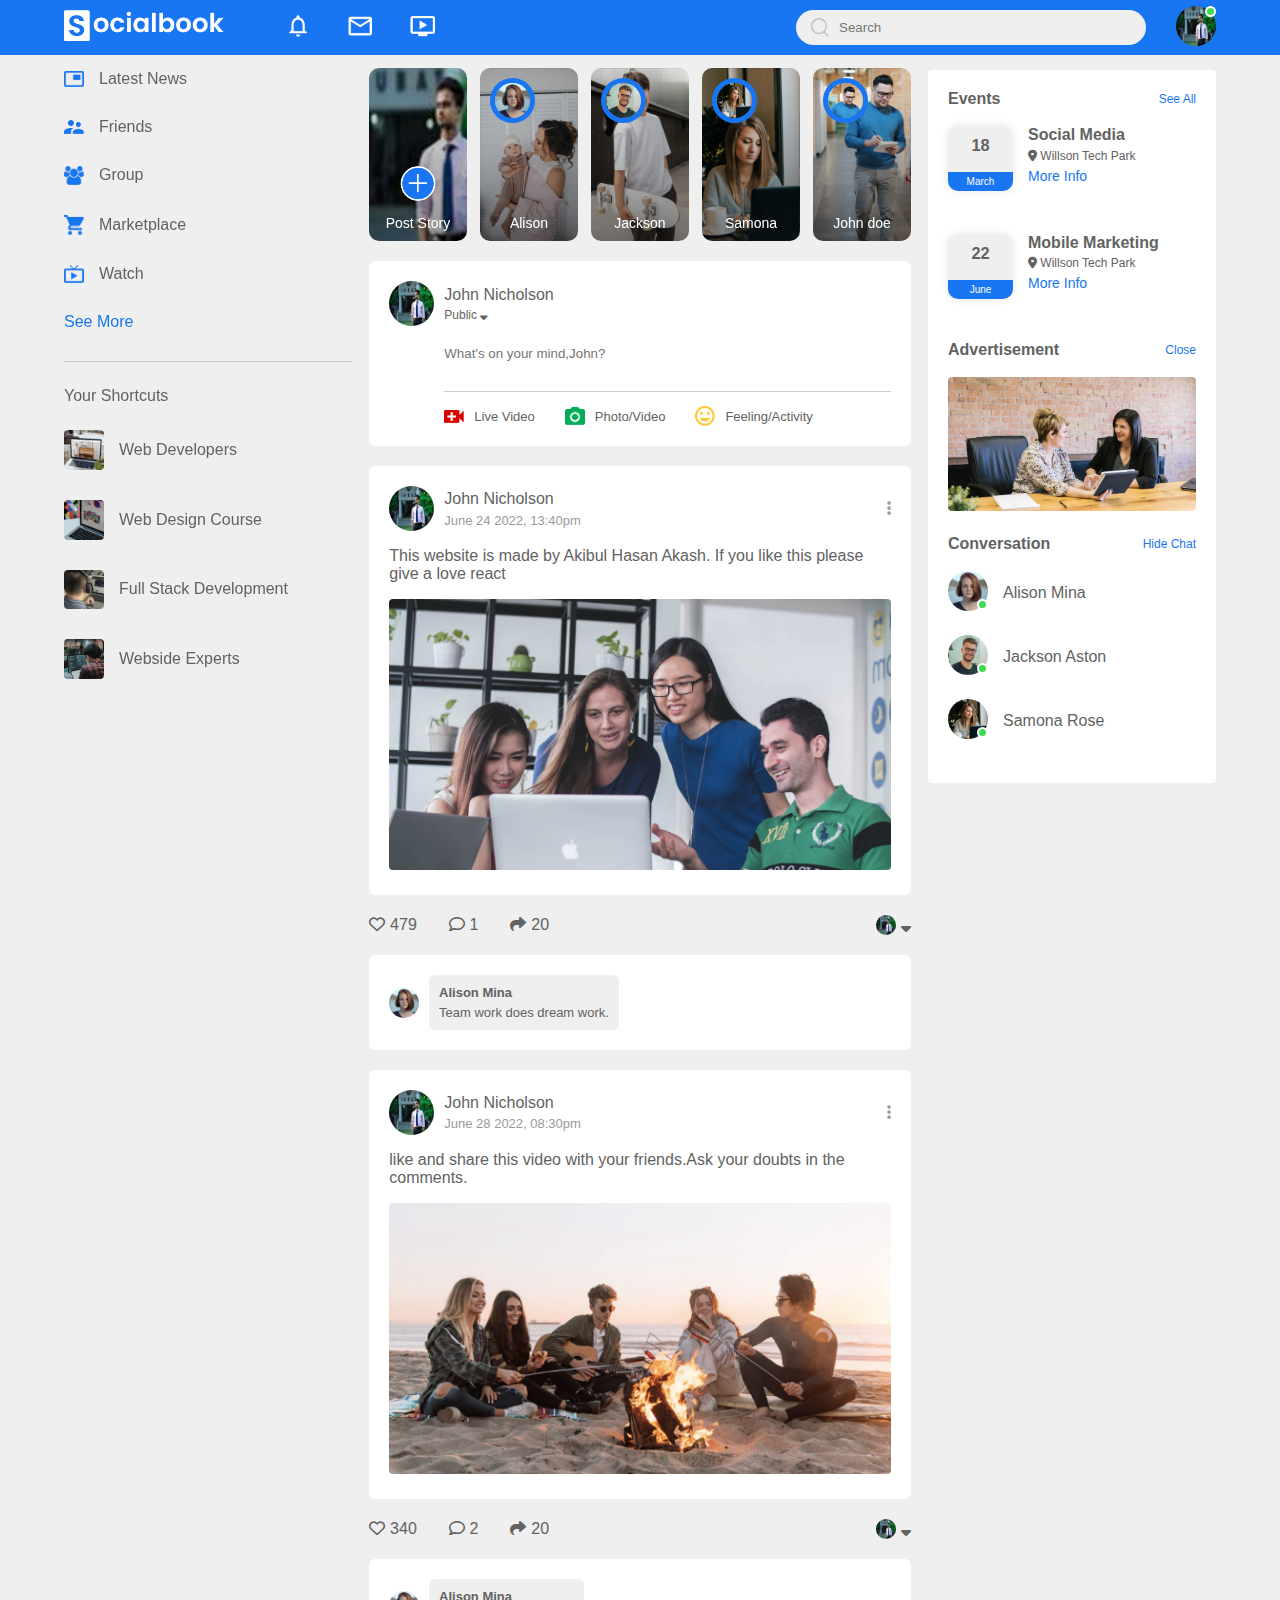
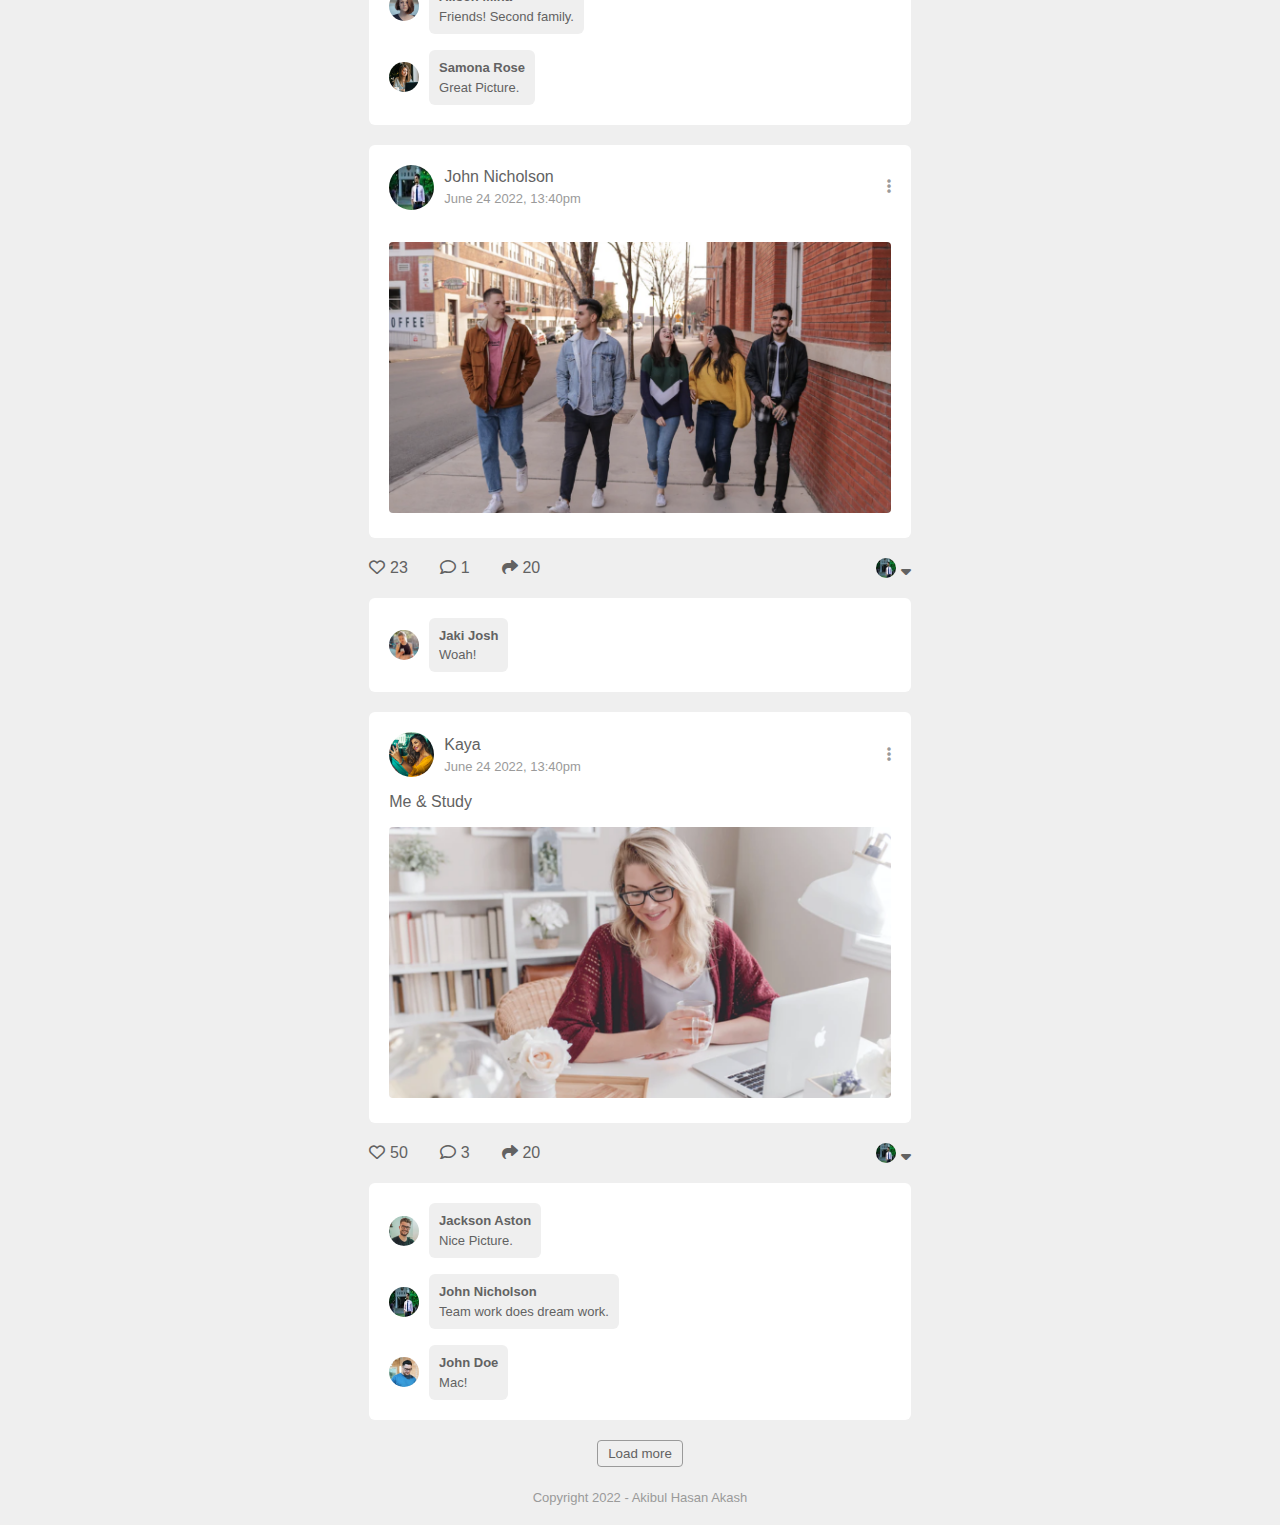
==== commit b9ee95da: "Merge pull request #2 from shz-code/master" ====
--- a/index.html
+++ b/index.html
@@ -1,393 +1,458 @@
-<!DOCTYPE html> 
+<!DOCTYPE html>
 <html lang="en">
+
 <head>
-	<meta charset="utf-8">
-	<meta http-equiv="X-UA-Compatible" content="IE=edge">
-	<meta name="viewport" content="width=device-width,initial=1.0">
-	<title>SocialBook by akib</title>
-	<link rel="stylesheet" type="text/css" href="css/style.css">
-	<!-- <script src="https://kit.fontawesome.com/c4254e24a8.js"crossorigin="anonymous"></script> -->
-	<link rel="stylesheet" type="text/css" href="https://cdnjs.cloudflare.com/ajax/libs/font-awesome/6.2.0/css/all.min.css">
+	<meta charset="utf-8" />
+	<meta http-equiv="X-UA-Compatible" content="IE=edge" />
+	<meta name="viewport" content="width=device-width,initial=1.0" />
+	<title>SocialBook</title>
+	<link rel="icon" type="image/svg+xml" href="images/favicon.svg" />
+	<link rel="stylesheet" type="text/css" href="css/style.css" />
+	<link rel="stylesheet" type="text/css"
+		href="https://cdnjs.cloudflare.com/ajax/libs/font-awesome/6.2.0/css/all.min.css" />
 </head>
+
 <body>
 	<nav>
-		<div class="nav-left ">
+		<div class="nav-left">
 			<a href="index.html">
-			<img src="images/logo.png" class="logo">
-				</a>
+				<img src="images/logo.png" class="logo" />
+			</a>
 			<ul>
-				<li><img src="images/notification.png"></li>
-				<li><img src="images/inbox.png"></li>
-				<li><img src="images/video.png"></li>
+				<li><img src="images/notification.png" /></li>
+				<li><img src="images/inbox.png" /></li>
+				<li><img src="images/video.png" /></li>
 			</ul>
 		</div>
 		<div class="nav-right">
-		        <div class="search-box">
-		        	<img src="images/search.png">
-		        	<input type="text" placeholder="search">
-		        </div>
-		        <div class="nav-user-icon online" onclick="settingsMenuToggle()">
-		        	<img src="images/profile-pic.png">
-		        </div>
-
-		    </div>
-
-
-         <!------- settings-menu ------------->
-            <div class="settings-menu">
-
-            	<div id="dark-btn">
-            		<span></span>
-            	</div>
-
-
-            	<div class="settings-meni-inner">
-            		 
-            		 <div class="user-profile">
-                		<img src="images/profile-pic.png">
-                		<div>
-                			<p>John Nicholson</p>
-                			<a href="profile.html">See your profile</a>
-                		</div>
-                	</div>
-                	<hr>
-
-                	<div class="user-profile">
-                		<img src="images/feedback.png">
-                		<div>
-                			<p>Give Feedback</p>
-                			<a href="#">Help us to improve the new design</a>
-                		</div>
-                	</div>
-                	<hr>
-
-
-                	<div class="settings-link">
-                		<img src="images/setting.png" class="settings-icon">
-                		<a href="#">Settings & Privacy<img src="images/arrow.png" width="10px"></a>
-                	</div>
-                	<div class="settings-link">
-                		<img src="images/help.png" class="settings-icon">
-                		<a href="#">Help & Support<img src="images/arrow.png" width="10px"></a>
-                	</div>
-                	<div class="settings-link">
-                		<img src="images/display.png" class="settings-icon">
-                		<a href="#">Display & Accessibility<img src="images/arrow.png" width="10px"></a>
-                	</div>
-                	<div class="settings-link">
-                		<img src="images/logout.png" class="settings-icon">
-                		<a href="#">Logout<img src="images/arrow.png" width="10px"></a>
-                	</div>
-            	</div>
-            	 
-            	 
-            </div>
-
-
+			<div class="search-box">
+				<img src="images/search.png" />
+				<input type="text" placeholder="Search" />
+			</div>
+			<div class="nav-user-icon online" onclick="settingsMenuToggle()">
+				<img src="images/profile-pic.png" />
+			</div>
+		</div>
+
+		<!------- settings-menu ------------->
+		<div class="settings-menu">
+			<div id="dark-btn">
+				<span></span>
+			</div>
+
+			<div class="settings-meni-inner">
+				<div class="user-profile">
+					<img src="images/profile-pic.png" />
+					<div>
+						<p>John Nicholson</p>
+						<a href="profile.html">See your profile</a>
+					</div>
+				</div>
+				<hr />
+
+				<div class="user-profile">
+					<img src="images/feedback.png" />
+					<div>
+						<p>Give Feedback</p>
+						<a href="#">Help us to improve the new design</a>
+					</div>
+				</div>
+				<hr />
+
+				<div class="settings-link">
+					<img src="images/setting.png" class="settings-icon" />
+					<a href="#">Settings & Privacy<img src="images/arrow.png" width="10px" /></a>
+				</div>
+				<div class="settings-link">
+					<img src="images/help.png" class="settings-icon" />
+					<a href="#">Help & Support<img src="images/arrow.png" width="10px" /></a>
+				</div>
+				<div class="settings-link">
+					<img src="images/display.png" class="settings-icon" />
+					<a href="#">Display & Accessibility<img src="images/arrow.png" width="10px" /></a>
+				</div>
+				<div class="settings-link">
+					<img src="images/logout.png" class="settings-icon" />
+					<a href="#">Logout<img src="images/arrow.png" width="10px" /></a>
+				</div>
+			</div>
+		</div>
 	</nav>
 
-	 <div class="container">
-	 	<!----------left-sidebar---------->
-	 	<div class="left-sidebar"> 
-	 		<div class="imp-link">
-	 			<a href="#"><img src="images/news.png">Latest News</a>
-	 			<a href="#"><img src="images/friends.png">Friends</a>
-	 			<a href="#"><img src="images/group.png">Group</a>
-	 			<a href="#"><img src="images/marketplace.png">Marketplace</a>
-	 			<a href="#"><img src="images/watch.png">Watch</a>
-	 			<a href="#">See More</a>
-	 		</div>
-
-	 		<div class="shortcut-links">
-	 			<p>Your Shortcuts</p>
-	 			<a href="#"><img src="images/shortcut-1.png"> Web Developers</a>
-	 			<a href="#"><img src="images/shortcut-2.png"> Web Design Course</a>
-	 			<a href="#"><img src="images/shortcut-3.png"> Full Stack Development</a>
-	 			<a href="#"><img src="images/shortcut-4.png"> Webside Experts</a>
-	 		</div>
-	 	</div>
-		 	      <!--------- main-content ---------->
-		 	     <div class="main-content">
-	 	     	
-
-	 	     	<div class="story-gallery">
-	 	     		<div class="story story1">
-	 	     			<img src="images/upload.png">
-	 	     			<p>Post Story</p>
-	 	     		</div>
-	 	     		<div class="story story2">
-	 	     			<img src="images/member-1.png">
-	 	     			<p>Alison</p>
-	 	     		</div>
-	 	     		<div class="story story3">
-	 	     			<img src="images/member-2.png">
-	 	     			<p>Jackson</p>
-	 	     		</div>
-	 	     		<div class="story story4">
-	 	     			<img src="images/member-3.png">
-	 	     			<p>Samona</p>
-	 	     		</div>
-	 	     		<div class="story story5">
-	 	     			<img src="images/member-4.png">
-	 	     			<p>John doe</p>
-	 	     		</div>
-	 	     	</div>
-
-                <div class="write-post-container">
-                	<div class="user-profile">
-                		<img src="images/profile-pic.png">
-                		<div>
-                			<p>John Nicholson</p>
-                			<small>Public <i class="fa-solid fa-sort-down"></i> </small>
-                		</div>
-                	</div>
-                	<div class="post-input-container">
-                		<textarea rows="3" placeholder="What's on your mind,John? "></textarea>
-                		<div class="add-post-links">
-                			<a href="#"><img src="images/live-video.png">Live Vidio</a>
-                			<a href="#"><img src="images/photo.png">photo/Video</a>
-                			<a href="#"><img src="images/feeling.png">Feeling/Activi</a>
-                			
-                		</div>
-                		
-                	</div>
-                </div>
-
-
-                <div class="post-container">
-                	<div class="post-row">
-                		<div class="user-profile">
-                		<img src="images/profile-pic.png">
-                		<div>
-                			<p>John Nicholson</p>
-                			<span>June 24 2022, 13:40pm</span>
-                		</div>
-                	</div>
-                	<a href="#"><i class="fa-solid fa-ellipsis-v"></i></a>
-                	</div>
-                	
-                	<p>This website is made by Akibul Hasan Akash. If you like this please give a love react</p>
-                	<img src="images/feed-image-1.png" class="post-img">
-                </div>
-
-
-                <div class="post-row">
-					<div class="activity-icons">
-						<div><i class="fa-regular fa-heart like-btn"></i> <span> 479 </span></div>
-						<div><i class="fa-regular fa-comment comment-btn"></i> <span>  45 </span></div>
-						<div><i class="fa-solid fa-share share-btn"></i> <span> 20 </span></div>
-				  </div>
-                	<div class="post-profile-icon">
-                		<img src="images/profile-pic.png"> <i class="fa-solid fa-sort-down"></i>
-                	</div>
-                	
-                </div>
-
-
-                <div class="post-container">
-                	<div class="post-row">
-                		<div class="user-profile">
-                		<img src="images/profile-pic.png">
-                		<div>
-                			<p>John Nicholson</p>
-                			<span>June 28 2022, 08:30pm</span>
-                		</div>
-                	</div>
-                	<a href="#"><i class="fa-solid fa-ellipsis-v"></i></a>
-                	</div>
-                	
-                	<p>like and share this video with your friends.Ask your doubts in the comments.</p>
-                	<img src="images/feed-image-2.png" class="post-img">
-                </div>
-
-
-                <div class="post-row">
-					<div class="activity-icons">
-						<div><i class="fa-regular fa-heart like-btn"></i> <span> 340 </span></div>
-						<div><i class="fa-regular fa-comment comment-btn"></i> <span>  45 </span></div>
-						<div><i class="fa-solid fa-share share-btn"></i> <span> 20 </span></div>
-				  </div>
-                	<div class="post-profile-icon">
-                		<img src="images/profile-pic.png"> <i class="fa-solid fa-sort-down"></i>
-                	</div>
-                	
-                </div>
-
-
-
-                <div class="post-container">
-                	<div class="post-row">
-                		<div class="user-profile">
-                		<img src="images/profile-pic.png">
-                		<div>
-                			<p>John Nicholson</p>
-                			<span>June 24 2022, 13:40pm</span>
-                		</div>
-                	</div>
-                	<a href="#"><i class="fa-solid fa-ellipsis-v"></i></a>
-                	</div>
-                	
-                	<p>This webside make by akibul hasan akash .if you like this webside please give a love react</p>
-                	<img src="images/feed-image-3.png" class="post-img">
-                </div>
-
-
-                <div class="post-row">
-					<div class="activity-icons">
-						<div><i class="fa-regular fa-heart like-btn"></i> <span> 23 </span></div>
-						<div><i class="fa-regular fa-comment comment-btn"></i> <span>  45 </span></div>
-						<div><i class="fa-solid fa-share share-btn"></i> <span> 20 </span></div>
-				  </div>
-                	<div class="post-profile-icon">
-                		<img src="images/profile-pic.png"> <i class="fa-solid fa-sort-down"></i>
-                	</div>
-                	
-                </div>
-
-
-                <div class="post-container">
-                	<div class="post-row">
-                		<div class="user-profile">
-                		<img src="images/profile-pic.png">
-                		<div>
-                			<p>John Nicholson</p>
-                			<span>June 24 2022, 13:40pm</span>
-                		</div>
-                	</div>
-                	<a href="#"><i class="fa-solid fa-ellipsis-v"></i></a>
-                	</div>
-                	
-                	<p>This webside make by akibul hasan akash .if you like this webside please give a love react</p>
-                	<img src="images/feed-image-4.png" class="post-img">
-                </div>
-
-
-                <div class="post-row">
-					<div class="activity-icons">
-						<div><i class="fa-regular fa-heart like-btn"></i> <span> 50 </span></div>
-						<div><i class="fa-regular fa-comment comment-btn"></i> <span>  45 </span></div>
-						<div><i class="fa-solid fa-share share-btn"></i> <span> 20 </span></div>
-				  </div>
-                	<div class="post-profile-icon">
-                		<img src="images/profile-pic.png"> <i class="fa-solid fa-sort-down"></i>
-                	</div>
-                	
-                </div>
-
-
-
-                <div class="post-container">
-                	<div class="post-row">
-                		<div class="user-profile">
-                		<img src="images/profile-pic.png">
-                		<div>
-                			<p>John Nicholson</p>
-                			<span>June 24 2022, 13:40pm</span>
-                		</div>
-                	</div>
-                	<a href="#"><i class="fa-solid fa-ellipsis-v"></i></a>
-                	</div>
-                	
-                	<p>This webside make by akibul hasan akash .if you like this webside please give a love react</p>
-                	<img src="images/feed-image-5.png" class="post-img">
-                </div>
-
-
-                <div class="post-row">
-					<div class="activity-icons">
-						<div><i class="fa-regular fa-heart like-btn"></i> <span> 10 </span></div>
-						<div><i class="fa-regular fa-comment comment-btn"></i> <span>  45 </span></div>
-						<div><i class="fa-solid fa-share share-btn"></i> <span> 20 </span></div>
-				  </div>
-                	<div class="post-profile-icon">
-                		<img src="images/profile-pic.png"> <i class="fa-solid fa-sort-down"></i>
-                	</div>
-                	
-                </div>
-                 
-
-
-                 <button type="button" class="load-more-button">Load more</button>
-                
-	 	     </div>
-
-
-
-	 	
-	 	<!----------right-sidebar---------->
-             <div class="right-sidebar">
-
-        	 <div class="sidebar-title">
-        		<h4>Events</h4>
-        		<a href="#">See All</a>
-        	</div>
-
-        	<div class="event">
-        		<div class="left-event">
-        		     <h3>18</h3>
-        		     <span>March</span>	
-        		</div>
-        		<div class="right-event">
-        			<h4>Social Media</h4>
-        			<p><i class="fa-solid fa-location-dot"></i> Willson Tech Park</p>
-        			<a href="#">More Info</a>
-        		</div>
-        	</div>
-        	<div class="event">
-        		<div class="left-event">
-        		     <h3>22</h3>
-        		     <span>June</span>	
-        		</div>
-        		<div class="right-event">
-        			<h4>Mobile Marketing</h4>
-        			<p><i class="fa-solid fa-location-dot"></i> Willson Tech Park</p>
-        			<a href="#">More Info</a>
-        		</div>
-        	</div>
-        	<div class="sidebar-title">
-        		<h4>Advertisement</h4>
-        		<a href="#">Close</a>
-        	</div>
-        	<img src="images/advertisement.png" class="sidebar-ads">
-
-            <div class="sidebar-title">
-        		<h4>Conversation</h4>
-        		<a href="#">Hide Chat</a>
-        	</div>
-            
-
-            <div class="online-list">
-            	<div class="online">
-            	    <img src="images/member-1.png">
-            </div> 
-            <p>Alison Mina</p>
-            </div>
-            <div class="online-list">
-            	<div class="online">
-            	    <img src="images/member-2.png">
-            </div> 
-            <p>Jackson Aston</p>
-            </div>
-            <div class="online-list">
-            	<div class="online">
-            	    <img src="images/member-3.png">
-            </div> 
-            <p>Samona Rose</p>
-            </div>   
-
-
-
-
-
-        </div>
-    </div>
-
-
-     <div class="footer">
-     	<p>Copyright 2022-Akibul hasan akash</p>
-     	
-     </div>  
-
-     <script src="script.js"></script>
+	<div class="container">
+		<!----------left-sidebar---------->
+		<div class="left-sidebar">
+			<div class="imp-link">
+				<a href="#"><img src="images/news.png" />Latest News</a>
+				<a href="#"><img src="images/friends.png" />Friends</a>
+				<a href="#"><img src="images/group.png" />Group</a>
+				<a href="#"><img src="images/marketplace.png" />Marketplace</a>
+				<a href="#"><img src="images/watch.png" />Watch</a>
+				<a href="#">See More</a>
+			</div>
+
+			<div class="shortcut-links">
+				<p>Your Shortcuts</p>
+				<a href="#"><img src="images/shortcut-1.png" /> Web Developers</a>
+				<a href="#"><img src="images/shortcut-2.png" /> Web Design Course</a>
+				<a href="#"><img src="images/shortcut-3.png" /> Full Stack Development</a>
+				<a href="#"><img src="images/shortcut-4.png" /> Webside Experts</a>
+			</div>
+		</div>
+		<!--------- main-content ---------->
+		<div class="main-content">
+			<div class="story-gallery">
+				<div class="story story1">
+					<img src="images/upload.png" />
+					<p>Post Story</p>
+				</div>
+				<div class="story story2">
+					<img src="images/member-1.png" />
+					<p>Alison</p>
+				</div>
+				<div class="story story3">
+					<img src="images/member-2.png" />
+					<p>Jackson</p>
+				</div>
+				<div class="story story4">
+					<img src="images/member-3.png" />
+					<p>Samona</p>
+				</div>
+				<div class="story story5">
+					<img src="images/member-4.png" />
+					<p>John doe</p>
+				</div>
+			</div>
+
+			<div class="write-post-container">
+				<div class="user-profile">
+					<img src="images/profile-pic.png" />
+					<div>
+						<p>John Nicholson</p>
+						<small>Public <i class="fa-solid fa-sort-down"></i> </small>
+					</div>
+				</div>
+				<div class="post-input-container">
+					<textarea rows="3" placeholder="What's on your mind,John? "></textarea>
+					<div class="add-post-links">
+						<a href="#"><img src="images/live-video.png">Live Video</a>
+							<a href="#"><img src="images/photo.png">Photo/Video</a>
+							<a href="#"><img src="images/feeling.png">Feeling/Activity</a>
+					</div>
+				</div>
+			</div>
+
+			<div class="post-container">
+				<div class="post-row">
+					<div class="user-profile">
+						<img src="images/profile-pic.png" />
+						<div>
+							<p>John Nicholson</p>
+							<span>June 24 2022, 13:40pm</span>
+						</div>
+					</div>
+					<a href="#"><i class="fa-solid fa-ellipsis-v"></i></a>
+				</div>
+
+				<p>
+					This website is made by Akibul Hasan Akash. If you like this please
+					give a love react
+				</p>
+				<img src="images/feed-image-1.png" class="post-img" />
+			</div>
+
+			<div class="post-row">
+				<div class="activity-icons">
+					<div>
+						<i class="fa-regular fa-heart like-btn"></i> <span> 479 </span>
+					</div>
+					<div>
+						<i class="fa-regular fa-comment comment-btn" data-target="cmnt-1"></i>
+						<span> 1 </span>
+					</div>
+					<div>
+						<i class="fa-solid fa-share share-btn"></i> <span> 20 </span>
+					</div>
+				</div>
+				<div class="post-profile-icon">
+					<img src="images/profile-pic.png" />
+					<i class="fa-solid fa-sort-down"></i>
+				</div>
+			</div>
+			<div class="comment-row">
+				<div class="comment-box" id="cmnt-1">
+					<input placeholder="Comment Here" type="text" />
+					<span class="comment-submit-btn">Submit</span>
+				</div>
+				<div class="comments">
+					<div class="prev-comment">
+						<div class="post-profile-icon">
+							<img src="images/member-1.png" />
+						</div>
+						<div class="right-half">
+							<p>Alison Mina</p>
+							<span>Team work does dream work.</span>
+						</div>
+					</div>
+				</div>
+			</div>
+
+			<div class="post-container">
+				<div class="post-row">
+					<div class="user-profile">
+						<img src="images/profile-pic.png" />
+						<div>
+							<p>John Nicholson</p>
+							<span>June 28 2022, 08:30pm</span>
+						</div>
+					</div>
+					<a href="#"><i class="fa-solid fa-ellipsis-v"></i></a>
+				</div>
+
+				<p>
+					like and share this video with your friends.Ask your doubts in the
+					comments.
+				</p>
+				<img src="images/feed-image-2.png" class="post-img" />
+			</div>
+
+			<div class="post-row">
+				<div class="activity-icons">
+					<div>
+						<i class="fa-regular fa-heart like-btn"></i> <span> 340 </span>
+					</div>
+					<div>
+						<i class="fa-regular fa-comment comment-btn" data-target="cmnt-2"></i>
+						<span> 2 </span>
+					</div>
+					<div>
+						<i class="fa-solid fa-share share-btn"></i> <span> 20 </span>
+					</div>
+				</div>
+				<div class="post-profile-icon">
+					<img src="images/profile-pic.png" />
+					<i class="fa-solid fa-sort-down"></i>
+				</div>
+			</div>
+			<div class="comment-row">
+				<div class="comment-box" id="cmnt-2">
+					<input placeholder="Comment Here" type="text" />
+					<span class="comment-submit-btn">Submit</span>
+				</div>
+				<div class="comments">
+					<div class="prev-comment">
+						<div class="post-profile-icon">
+							<img src="images/member-1.png" />
+						</div>
+						<div class="right-half">
+							<p>Alison Mina</p>
+							<span>Friends! Second family. </span>
+						</div>
+					</div>
+					<div class="prev-comment">
+						<div class="post-profile-icon">
+							<img src="images/member-3.png" />
+						</div>
+						<div class="right-half">
+							<p>Samona Rose</p>
+							<span>Great Picture. </span>
+						</div>
+					</div>
+				</div>
+			</div>
+
+			<div class="post-container">
+				<div class="post-row">
+					<div class="user-profile">
+						<img src="images/profile-pic.png" />
+						<div>
+							<p>John Nicholson</p>
+							<span>June 24 2022, 13:40pm</span>
+						</div>
+					</div>
+					<a href="#"><i class="fa-solid fa-ellipsis-v"></i></a>
+				</div>
+
+				<p></p>
+				<img src="images/feed-image-3.png" class="post-img" />
+			</div>
+
+			<div class="post-row">
+				<div class="activity-icons">
+					<div>
+						<i class="fa-regular fa-heart like-btn"></i> <span> 23 </span>
+					</div>
+					<div>
+						<i class="fa-regular fa-comment comment-btn" data-target="cmnt-3"></i>
+						<span> 1 </span>
+					</div>
+					<div>
+						<i class="fa-solid fa-share share-btn"></i> <span> 20 </span>
+					</div>
+				</div>
+				<div class="post-profile-icon">
+					<img src="images/profile-pic.png" />
+					<i class="fa-solid fa-sort-down"></i>
+				</div>
+			</div>
+			<div class="comment-row">
+				<div class="comment-box" id="cmnt-3">
+					<input placeholder="Comment Here" type="text" />
+					<span class="comment-submit-btn">Submit</span>
+				</div>
+				<div class="comments">
+					<div class="prev-comment">
+						<div class="post-profile-icon">
+							<img src="images/member-6.png" />
+						</div>
+						<div class="right-half">
+							<p>Jaki Josh</p>
+							<span>Woah!</span>
+						  </div>
+					</div>
+				</div>
+			</div>
+
+			<div class="post-container">
+				<div class="post-row">
+					<div class="user-profile">
+						<img src="images/member-8.png" />
+						<div>
+							<p>Kaya</p>
+							<span>June 24 2022, 13:40pm</span>
+						</div>
+					</div>
+					<a href="#"><i class="fa-solid fa-ellipsis-v"></i></a>
+				</div>
+
+				<p>Me & Study</p>
+				<img src="images/feed-image-4.png" class="post-img" />
+			</div>
+
+			<div class="post-row">
+				<div class="activity-icons">
+					<div>
+						<i class="fa-regular fa-heart like-btn"></i> <span> 50 </span>
+					</div>
+					<div>
+						<i class="fa-regular fa-comment comment-btn" data-target="cmnt-4"></i>
+						<span> 3 </span>
+					</div>
+					<div>
+						<i class="fa-solid fa-share share-btn"></i> <span> 20 </span>
+					</div>
+				</div>
+				<div class="post-profile-icon">
+					<img src="images/profile-pic.png" />
+					<i class="fa-solid fa-sort-down"></i>
+				</div>
+			</div>
+			<div class="comment-row">
+				<div class="comment-box" id="cmnt-4">
+					<input placeholder="Comment Here" type="text" />
+					<span class="comment-submit-btn">Submit</span>
+				</div>
+				<div class="comments">
+					<div class="prev-comment">
+						<div class="post-profile-icon">
+							<img src="images/member-2.png" />
+						</div>
+						<div class="right-half">
+							<p>Jackson Aston</p>
+							<span>Nice Picture.</span>
+						  </div>
+					</div>
+					<div class="prev-comment">
+						<div class="post-profile-icon">
+							<img src="images/profile-pic.png" />
+						</div>
+						<div class="right-half">
+							<p>John Nicholson</p>
+							<span>Team work does dream work.</span>
+						  </div>
+					</div>
+					<div class="prev-comment">
+						<div class="post-profile-icon">
+							<img src="images/member-4.png" />
+						</div>
+						<div class="right-half">
+							<p>John Doe</p>
+							<span>Mac!</span>
+						  </div>
+					</div>
+				</div>
+			</div>
+
+
+			<button type="button" class="load-more-button">Load more</button>
+		</div>
+
+		<!----------right-sidebar---------->
+		<div class="right-sidebar">
+			<div class="sidebar-title">
+				<h4>Events</h4>
+				<a href="#">See All</a>
+			</div>
+
+			<div class="event">
+				<div class="left-event">
+					<h3>18</h3>
+					<span>March</span>
+				</div>
+				<div class="right-event">
+					<h4>Social Media</h4>
+					<p><i class="fa-solid fa-location-dot"></i> Willson Tech Park</p>
+					<a href="#">More Info</a>
+				</div>
+			</div>
+			<div class="event">
+				<div class="left-event">
+					<h3>22</h3>
+					<span>June</span>
+				</div>
+				<div class="right-event">
+					<h4>Mobile Marketing</h4>
+					<p><i class="fa-solid fa-location-dot"></i> Willson Tech Park</p>
+					<a href="#">More Info</a>
+				</div>
+			</div>
+			<div class="sidebar-title">
+				<h4>Advertisement</h4>
+				<a href="#">Close</a>
+			</div>
+			<img src="images/advertisement.png" class="sidebar-ads" />
+
+			<div class="sidebar-title">
+				<h4>Conversation</h4>
+				<a href="#">Hide Chat</a>
+			</div>
+
+			<div class="online-list">
+				<div class="online">
+					<img src="images/member-1.png" />
+				</div>
+				<p>Alison Mina</p>
+			</div>
+			<div class="online-list">
+				<div class="online">
+					<img src="images/member-2.png" />
+				</div>
+				<p>Jackson Aston</p>
+			</div>
+			<div class="online-list">
+				<div class="online">
+					<img src="images/member-3.png" />
+				</div>
+				<p>Samona Rose</p>
+			</div>
+		</div>
+	</div>
+
+	<div class="footer">
+		<p>Copyright 2022 - Akibul Hasan Akash</p>
+	</div>
+
+	<script src="script.js"></script>
 </body>
+
 </html>--- a/css/style.css
+++ b/css/style.css
@@ -11,13 +11,14 @@
 	--body-color:#efefef;
 	--nav-color:#1876f2 ;
 	--bg-color: #fff;
+	--text-color: #626262;
 }
 
 .dark-theme{
 	--body-color:#0a0a0a;
-	--nav-color:#000;
-	--bg-color: #000;
-
+	--nav-color: #000;
+	--bg-color: rgb(27, 27, 27);
+	--text-color: #efefef;
 }
 body{
 	background: var(--body-color);
@@ -109,7 +110,7 @@
 	background: var(--bg-color);
 	padding: 20px ;
 	border-radius: 4px;
-	color: #626262;
+	color: var(--text-color);
 
 }
 .main-content{
@@ -121,7 +122,7 @@
 	display: flex;
 	align-items: center;
 	margin-bottom:30px ;
-	color: #626262;
+	color: var(--text-color);
 	width: fit-content;
 }
 .imp-link a img{
@@ -143,7 +144,7 @@
 }
 .shortcut-links p{
 	margin: 25px 0;
-	color: #626262;
+	color: var(--text-color);
 	font-weight:500;
 }
 .sidebar-title{
@@ -177,6 +178,7 @@
 	position: relative;
 	overflow: hidden;
 	box-shadow: 0 0 10px rgba(0, 0, 0, 0.1);
+	background: var(--body-color);
 }
 .event p{
 	font-size: 12px;
@@ -196,6 +198,18 @@
     font-size:10px;
     padding: 4px 0;
 }
+.right-event{
+	display: grid;
+	row-gap: 0.3rem;
+}
+.right-event a{
+	text-decoration: none;
+    display: flex;
+    align-items: center;
+    margin-bottom: 30px;
+    color: #1876f2;
+    width: fit-content;
+}
 .sidebar-ads{
 	width: 100%;
 	margin-bottom: 20px;
@@ -295,7 +309,7 @@
 .user-profile p{
 	margin-bottom: -5px;
 	font-weight: 500;
-	color:#626262;
+	color: var(--text-color);
 }
 .user-profile small{
 	font-size: 12px;
@@ -322,7 +336,7 @@
 	text-decoration: none;
 	display: flex;
 	align-items:center;
-	color: #626262;
+	color: var(--text-color);
 	margin-right: 30px;
 	font-size: 13px;
 }
@@ -336,7 +350,7 @@
     background: var(--bg-color);
     border-radius: 6px;
     padding: 20px;
-    color: #626262;
+    color: var(--text-color);
     margin: 20px 0;
     row-gap: 1rem;
     display: grid;
@@ -364,6 +378,7 @@
     display: grid;
 	grid-template-columns: repeat(3,auto);
 	column-gap: 2rem;
+	color: var(--text-color);
 }
 .activity-icons div{
 	display: grid;
@@ -374,6 +389,7 @@
 .post-profile-icon{
 	display: flex;
 	align-items: center;
+	color: var(--text-color);
 }
 
 .post-profile-icon img{
@@ -385,15 +401,80 @@
 	color: #9a9a9a;
 
 }
+.comment-row{
+	width: 100%;
+	position: relative;
+	margin: auto;
+	background: var(--bg-color);
+	padding: 10px 20px;
+	margin-top: 20px;
+	border-radius: 6px;
+}
+.comment-row  .comment-box{
+	position: relative;
+	display: none;
+}
+.comment-row  .comment-box.show{
+	position: relative;
+	display: block;
+}
+.comment-row .comment-box input{
+	width: 100%;
+	padding: 10px;
+	border-radius: 6px;
+	outline: none;
+	border: none;
+	background: var(--body-color);
+	color: var(--text-color);
+}
+.comment-row .comment-box .comment-submit-btn{
+	position: absolute;
+	top: 50%;
+	transform: translateY(-50%);
+	right: 15px;
+	font-size: 0.9rem;
+	display: inline;
+	cursor: pointer;
+	color: var(--text-color);
+	font-weight: bolder;
+	background: var(--body-color);
+	padding: 0 20px;
+}
+.comment-row .comments {
+	display: grid;
+	row-gap: 1rem;
+	margin: 10px 0;
+}
+.comment-row .comments .prev-comment{
+	display: flex;
+	column-gap: 0.3rem;
+}
+.comment-row .comments .prev-comment .post-profile-icon img{
+	width: 30px;
+}
+.comment-row .comments .prev-comment .right-half{
+	font-size: 13px;
+	color: var(--text-color);
+	background: var(--body-color);
+	border-radius: 6px;
+	padding: 10px;
+	display: grid;
+	row-gap: 0.3rem;
+}
+.comment-row .comments .prev-comment .right-half p{
+	font-weight: bold;
+}
+
 .load-more-button{
 	display: block;
 	margin: auto;
 	cursor: pointer;
 	padding: 5px 10px;
 	border: 1px solid #9a9a9a;
-	color: #626262;
+	color: var(--text-color);
 	background: transparent;
 	border-radius: 4px;
+	margin-top: 20px;
 }
 .footer{
 	text-align: center;
@@ -456,7 +537,7 @@
 	align-items: center;
 	justify-content: space-between;
 	text-decoration: none;
-	color: #626262;
+	color: var(--text-color);
 }
 #dark-btn{
 	position: absolute;
@@ -480,7 +561,6 @@
 }
 #dark-btn.dark-btn-on{
 	padding-left: 23px;
-	background: #0a0a0a;
 }
 
 
@@ -489,7 +569,7 @@
 
 .profile-container{
 	padding:20px 15% ;
-	color: #626262;
+	color: var(--text-color);
 
 }
 .cover-img{
